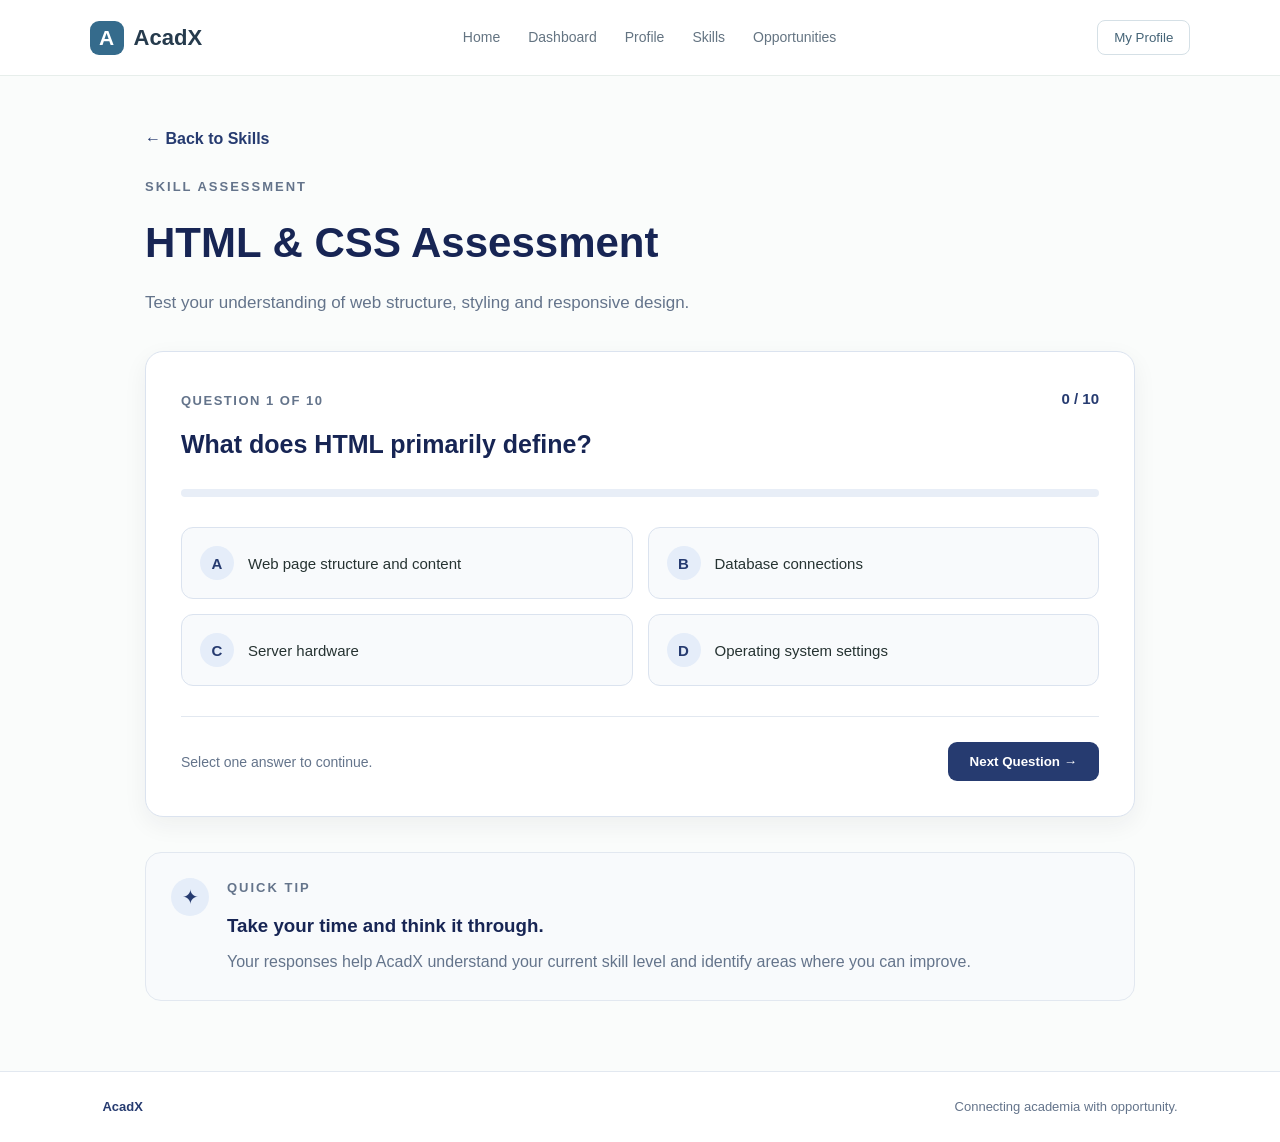
==== assessment.html @ f178a658 "updated Frontend" ====
<!DOCTYPE html>
<html lang="en">
<head>
    <meta charset="UTF-8">
    <meta name="viewport" content="width=device-width, initial-scale=1.0">

    <title>AcadX | Assessment</title>

    <link rel="stylesheet" href="style.css">
</head>

<body>

    <!-- NAVBAR -->
    <header class="navbar">

        <div class="logo">
            <span class="logo-box">A</span>
            <span class="logo-name">AcadX</span>
        </div>

        <nav>
            <a href="index.html">Home</a>
            <a href="dashboard.html">Dashboard</a>
            <a href="student-profile.html">Profile</a>
            <a href="skills.html">Skills</a>
            <a href="opportunities.html">Opportunities</a>
        </nav>

        <button class="profile-button">My Profile</button>

    </header>


    <!-- MAIN -->
    <main class="assessment-page">

        <!-- TOP -->
        <section class="assessment-top">

            <a href="skills.html" class="back-link">
                ← Back to Skills
            </a>

            <p class="section-label">SKILL ASSESSMENT</p>

            <h1>HTML & CSS Assessment</h1>

            <p class="assessment-intro">
                Test your understanding of web structure, styling
                and responsive design.
            </p>

        </section>


        <!-- ASSESSMENT INFO -->
        <section class="question-card">

            <div class="question-header">

                <div>
                    <span class="question-count">
                        QUESTION 1 OF 10
                    </span>

                    <h2>What does HTML primarily define?</h2>
                </div>

                <span class="question-score">
                    0 / 10
                </span>

            </div>


            <!-- PROGRESS -->
            <div class="question-progress">

                <div class="question-progress-bar">
                    <div class="question-progress-fill"></div>
                </div>

            </div>


            <!-- OPTIONS -->
            <div class="answer-options">

                <button class="answer-option">
                    <span class="option-letter">A</span>
                    <span>Web page structure and content</span>
                </button>

                <button class="answer-option">
                    <span class="option-letter">B</span>
                    <span>Database connections</span>
                </button>

                <button class="answer-option">
                    <span class="option-letter">C</span>
                    <span>Server hardware</span>
                </button>

                <button class="answer-option">
                    <span class="option-letter">D</span>
                    <span>Operating system settings</span>
                </button>

            </div>


            <!-- FOOTER -->
            <div class="question-footer">

                <span>
                    Select one answer to continue.
                </span>

                <button class="next-button">
                    Next Question →
                </button>

            </div>

        </section>


        <!-- TIP -->
        <section class="assessment-tip">

            <div class="tip-icon">
                ✦
            </div>

            <div>

                <p class="section-label">QUICK TIP</p>

                <h3>Take your time and think it through.</h3>

                <p>
                    Your responses help AcadX understand your current
                    skill level and identify areas where you can improve.
                </p>

            </div>

        </section>

    </main>


    <!-- FOOTER -->
    <footer class="profile-footer">

        <strong>AcadX</strong>

        <span>
            Connecting academia with opportunity.
        </span>

    </footer>

    <script src="assessment.js"></script>

</body>
</html>
---- style.css ----
* {
    margin: 0;
    padding: 0;
    box-sizing: border-box;
}

html {
    scroll-behavior: smooth;
}

body {
    font-family: "DM Sans", Arial, sans-serif;
    background: #fafcfb;
    color: #263633;
    line-height: 1.6;
}

button {
    font-family: inherit;
}

a {
    text-decoration: none;
}


/* NAVIGATION */

.navbar {
    width: 100%;
    height: 76px;

    padding: 0 7%;

    display: flex;
    align-items: center;
    justify-content: space-between;

    background: #ffffff;

    border-bottom: 1px solid #e7eeeb;

    position: sticky;
    top: 0;

    z-index: 1000;
}

.logo {
    display: flex;
    align-items: center;
    gap: 9px;

    color: #263633;

    font-size: 21px;
    font-weight: 700;
}

.logo-mark {
    width: 34px;
    height: 34px;

    display: flex;
    align-items: center;
    justify-content: center;

    background: #3b8178;
    color: #ffffff;

    border-radius: 8px;

    font-family: "Playfair Display", serif;
    font-size: 18px;
}

.logo-accent {
    color: #3b8178;
}

.nav-links {
    display: flex;
    align-items: center;
    gap: 36px;
}

.nav-links a {
    color: #65736f;

    font-size: 13px;
    font-weight: 500;

    transition: 0.25s ease;
}

.nav-links a:hover {
    color: #3b8178;
}

.nav-button {
    padding: 10px 20px;

    background: #ffffff;

    color: #3b8178;

    border: 1px solid #bcd2cd;
    border-radius: 7px;

    font-size: 13px;
    font-weight: 600;

    cursor: pointer;

    transition: 0.25s ease;
}

.nav-button:hover {
    background: #eef6f4;
}


/* HERO */

.hero {
    min-height: 650px;

    padding: 90px 7%;

    display: grid;
    grid-template-columns: 1.05fr 0.95fr;

    align-items: center;

    gap: 60px;

    background:
        radial-gradient(
            circle at 85% 30%,
            #edf7f4 0,
            transparent 32%
        ),
        #fafcfb;
}

.hero-content {
    max-width: 620px;
}

.eyebrow {
    display: inline-flex;
    align-items: center;
    gap: 8px;

    padding: 7px 13px;

    background: #f0f7f5;

    border: 1px solid #d9e8e4;
    border-radius: 30px;

    color: #39756e;

    font-size: 11px;
    font-weight: 600;
}

.eyebrow-dot {
    width: 7px;
    height: 7px;

    background: #5a9d94;

    border-radius: 50%;
}

.hero h1 {
    margin-top: 25px;

    font-family: "Playfair Display", Georgia, serif;

    font-size: clamp(44px, 5vw, 68px);

    line-height: 1.08;

    letter-spacing: -2px;

    color: #263633;
}

.hero h1 em {
    display: block;

    color: #3b8178;

    font-style: normal;
}

.hero-description {
    max-width: 550px;

    margin-top: 24px;

    color: #6e7d79;

    font-size: 15px;

    line-height: 1.8;
}

.hero-actions {
    margin-top: 32px;

    display: flex;
    align-items: center;

    gap: 24px;
}

.primary-button {
    padding: 14px 22px;

    border: none;
    border-radius: 7px;

    background: #3b8178;
    color: #ffffff;

    font-size: 13px;
    font-weight: 600;

    cursor: pointer;

    box-shadow: 0 7px 18px rgba(59, 129, 120, 0.15);

    transition: 0.25s ease;
}

.primary-button:hover {
    background: #306f68;

    transform: translateY(-2px);
}

.primary-button span {
    margin-left: 8px;
}

.text-button {
    padding: 10px;

    background: transparent;

    border: none;

    color: #566661;

    font-size: 13px;
    font-weight: 600;

    cursor: pointer;
}

.text-button span {
    margin-left: 7px;

    color: #3b8178;
}

.hero-note {
    margin-top: 28px;

    display: flex;
    align-items: center;

    gap: 8px;

    color: #8a9692;

    font-size: 11px;
}

.hero-note span {
    color: #3b8178;
}


/* HERO VISUAL */

.hero-visual {
    width: 470px;
    height: 450px;

    margin: auto;

    position: relative;
}

.visual-circle {
    position: absolute;

    border-radius: 50%;

    border: 1px solid #d8e8e4;
}

.circle-one {
    width: 310px;
    height: 310px;

    top: 70px;
    left: 80px;
}

.circle-two {
    width: 410px;
    height: 410px;

    top: 20px;
    left: 30px;

    border-style: dashed;

    opacity: 0.75;
}

.connection {
    position: absolute;

    height: 1px;

    background: #c9ded9;

    transform-origin: left center;

    z-index: 1;
}

.connection-one {
    width: 135px;

    left: 145px;
    top: 195px;

    transform: rotate(-42deg);
}

.connection-two {
    width: 135px;

    left: 238px;
    top: 195px;

    transform: rotate(-138deg);
}

.connection-three {
    width: 135px;

    left: 145px;
    top: 255px;

    transform: rotate(42deg);
}

.connection-four {
    width: 135px;

    left: 238px;
    top: 255px;

    transform: rotate(138deg);
}

.talent-core {
    width: 105px;
    height: 105px;

    position: absolute;

    top: 173px;
    left: 183px;

    display: flex;
    flex-direction: column;
    align-items: center;
    justify-content: center;

    background: #ffffff;

    border: 1px solid #d5e5e1;

    border-radius: 50%;

    box-shadow: 0 14px 35px rgba(50, 80, 75, 0.09);

    z-index: 5;
}

.core-inner {
    width: 46px;
    height: 46px;

    display: flex;
    align-items: center;
    justify-content: center;

    background: #e8f4f1;

    border-radius: 50%;

    color: #3b8178;

    font-family: "Playfair Display", serif;

    font-size: 16px;
    font-weight: 700;
}

.talent-core small {
    margin-top: 5px;

    color: #7b8985;

    font-size: 8px;

    line-height: 1.2;

    text-align: center;
}


/* FLOATING CARDS */

.floating-card {
    width: 148px;

    padding: 13px;

    display: flex;
    align-items: center;

    gap: 10px;

    position: absolute;

    background: #ffffff;

    border: 1px solid #dfe9e6;

    border-radius: 10px;

    box-shadow: 0 10px 25px rgba(50, 80, 75, 0.07);

    z-index: 4;

    transition: 0.25s ease;
}

.floating-card:hover {
    transform: translateY(-4px);
}

.floating-card strong {
    display: block;

    color: #354440;

    font-size: 12px;
}

.floating-card span {
    display: block;

    margin-top: 2px;

    color: #899590;

    font-size: 10px;
}

.card-icon {
    width: 35px;
    height: 35px;

    display: flex;
    align-items: center;
    justify-content: center;

    border-radius: 8px;

    font-size: 16px;
}

.student-icon {
    background: #edf6f3;
    color: #3b8178;
}

.skills-icon {
    background: #f5f1e9;
    color: #907b58;
}

.industry-icon {
    background: #edf3f7;
    color: #607d91;
}

.opportunity-icon {
    background: #f5eeee;
    color: #946c6c;
}

.student-card {
    top: 65px;
    left: 5px;
}

.skills-card {
    top: 65px;
    right: 0;
}

.industry-card {
    bottom: 65px;
    left: 5px;
}

.opportunity-card {
    bottom: 65px;
    right: 0;
}


/* TRUST STRIP */

.trust-strip {
    min-height: 82px;

    padding: 0 7%;

    display: grid;
    grid-template-columns: repeat(4, 1fr);

    align-items: center;

    background: #ffffff;

    border-top: 1px solid #e6edeb;
    border-bottom: 1px solid #e6edeb;
}

.trust-strip div {
    display: flex;
    align-items: center;
    justify-content: center;

    gap: 9px;

    color: #65736f;

    font-size: 12px;
}

.trust-number {
    color: #a4b3af;

    font-family: "Playfair Display", serif;

    font-size: 14px;
}


/* HOW IT WORKS */

.how-section {
    padding: 110px 7%;

    background: #fafcfb;
}

.section-heading {
    max-width: 700px;

    margin: 0 auto;

    text-align: center;
}

.section-label {
    color: #3b8178;

    font-size: 10px;
    font-weight: 700;

    letter-spacing: 2px;
}

.section-heading h2 {
    margin-top: 13px;

    font-family: "Playfair Display", Georgia, serif;

    font-size: 40px;

    line-height: 1.2;

    color: #2c3c39;
}

.section-heading h2 em {
    color: #3b8178;

    font-style: normal;
}

.section-heading p {
    max-width: 580px;

    margin: 17px auto 0;

    color: #74817e;

    font-size: 14px;
}

.journey {
    max-width: 1100px;

    margin: 70px auto 0;

    display: grid;

    grid-template-columns: repeat(4, 1fr);

    gap: 25px;

    position: relative;
}

.journey-line {
    position: absolute;

    height: 1px;

    left: 12%;
    right: 12%;

    top: 29px;

    background: #d5e4e0;

    z-index: 0;
}

.journey-item {
    text-align: center;

    position: relative;

    z-index: 1;
}

.journey-number {
    width: 58px;
    height: 58px;

    margin: auto;

    display: flex;
    align-items: center;
    justify-content: center;

    background: #ffffff;

    border: 1px solid #d5e4e0;

    border-radius: 50%;

    color: #3b8178;

    font-family: "Playfair Display", serif;

    font-size: 14px;

    box-shadow: 0 5px 18px rgba(40, 70, 65, 0.05);
}

.journey-icon {
    margin-top: 20px;

    color: #69847f;

    font-size: 21px;
}

.journey-item h3 {
    margin-top: 9px;

    color: #354440;

    font-size: 15px;
}

.journey-item p {
    max-width: 210px;

    margin: 7px auto 0;

    color: #7a8783;

    font-size: 11px;
}


/* ECOSYSTEM */

.ecosystem-section {
    padding: 110px 7%;

    background: #f1f7f5;
}

.ecosystem-grid {
    max-width: 1100px;

    margin: 60px auto 0;

    display: grid;

    grid-template-columns: repeat(3, 1fr);

    gap: 22px;
}

.ecosystem-card {
    padding: 32px;

    background: #ffffff;

    border: 1px solid #dfe9e6;

    border-radius: 12px;

    transition: 0.25s ease;
}

.ecosystem-card:hover {
    transform: translateY(-5px);

    box-shadow: 0 15px 35px rgba(50, 80, 75, 0.08);
}

.eco-top {
    display: flex;
    justify-content: space-between;
    align-items: center;
}

.eco-icon {
    width: 44px;
    height: 44px;

    display: flex;
    align-items: center;
    justify-content: center;

    background: #edf6f3;

    border-radius: 9px;

    color: #3b8178;

    font-size: 20px;
}

.eco-number {
    color: #a6b4b0;

    font-family: "Playfair Display", serif;

    font-size: 13px;
}

.ecosystem-card h3 {
    margin-top: 24px;

    color: #30413d;

    font-family: "Playfair Display", Georgia, serif;

    font-size: 24px;
}

.ecosystem-card p {
    margin-top: 9px;

    color: #74827e;

    font-size: 12px;

    line-height: 1.7;
}

.eco-features {
    margin-top: 23px;

    display: flex;
    flex-wrap: wrap;

    gap: 7px;
}

.eco-features span {
    padding: 6px 9px;

    background: #f5f8f7;

    border-radius: 5px;

    color: #65736f;

    font-size: 10px;
}

.academia-eco {
    border-top: 3px solid #3b8178;
}


/* FINAL CTA */

.final-cta {
    margin: 90px 7%;

    padding: 60px;

    display: flex;

    align-items: center;

    justify-content: space-between;

    gap: 50px;

    background: #edf6f3;

    border: 1px solid #d9e8e4;

    border-radius: 14px;

    position: relative;

    overflow: hidden;
}

.cta-content {
    position: relative;

    z-index: 2;
}

.final-cta h2 {
    margin-top: 12px;

    font-family: "Playfair Display", Georgia, serif;

    font-size: 38px;

    line-height: 1.2;

    color: #2d3e3a;
}

.final-cta h2 em {
    color: #3b8178;

    font-style: normal;
}

.final-cta p {
    max-width: 500px;

    margin: 16px 0 25px;

    color: #71807c;

    font-size: 13px;
}

.cta-mark {
    width: 190px;
    height: 190px;

    flex-shrink: 0;

    display: flex;
    align-items: center;
    justify-content: center;

    border: 1px solid #cbded9;

    border-radius: 50%;

    color: #83aaa4;

    font-family: "Playfair Display", serif;

    font-size: 48px;

    opacity: 0.7;
}


/* FOOTER */

footer {
    padding: 35px 7%;

    display: flex;

    align-items: center;

    justify-content: space-between;

    background: #ffffff;

    border-top: 1px solid #e4ebe9;
}

.footer-brand p {
    margin-top: 7px;

    color: #899590;

    font-size: 10px;
}

.footer-right {
    color: #9aa6a2;

    font-size: 10px;
}


/* TABLET */

@media (max-width: 1000px) {

    .nav-links {
        gap: 20px;
    }

    .hero {
        grid-template-columns: 1fr;

        text-align: center;

        padding-top: 70px;
    }

    .hero-content {
        margin: auto;
    }

    .hero-description {
        margin-left: auto;
        margin-right: auto;
    }

    .hero-actions {
        justify-content: center;
    }

    .hero-note {
        justify-content: center;
    }

    .hero-visual {
        margin-top: 10px;
    }

    .journey {
        grid-template-columns: repeat(2, 1fr);

        row-gap: 55px;
    }

    .journey-line {
        display: none;
    }

    .ecosystem-grid {
        grid-template-columns: 1fr;

        max-width: 650px;
    }
}


/* MOBILE */

@media (max-width: 650px) {

    .navbar {
        height: 70px;

        padding: 0 5%;
    }

    .nav-links {
        display: none;
    }

    .nav-button {
        padding: 8px 13px;
    }

    .hero {
        padding: 65px 5% 50px;
    }

    .hero h1 {
        font-size: 42px;

        letter-spacing: -1px;
    }

    .hero-actions {
        flex-direction: column;

        gap: 10px;
    }

    .hero-note {
        text-align: center;
    }

    .hero-visual {
        width: 100%;

        transform: scale(0.72);

        margin-top: -30px;
        margin-bottom: -55px;
    }

    .trust-strip {
        grid-template-columns: repeat(2, 1fr);

        gap: 18px;

        padding: 22px 5%;
    }

    .how-section,
    .ecosystem-section {
        padding: 80px 5%;
    }

    .section-heading h2 {
        font-size: 32px;
    }

    .journey {
        grid-template-columns: 1fr;
    }

    .final-cta {
        margin: 60px 5%;

        padding: 40px 25px;

        flex-direction: column;

        text-align: center;
    }

    .final-cta h2 {
        font-size: 30px;
    }

    .final-cta p {
        margin-left: auto;
        margin-right: auto;
    }

    .cta-mark {
        width: 130px;
        height: 130px;

        font-size: 34px;
    }

    footer {
        padding: 30px 5%;

        flex-direction: column;

        gap: 15px;

        text-align: center;
    }
}
/* ========================================
   ACADX STUDENT DASHBOARD
======================================== */

.dashboard {
    max-width: 1180px;
    margin: 0 auto;
    padding: 55px 30px 80px;
}

.welcome-section {
    display: flex;
    justify-content: space-between;
    align-items: center;
    gap: 30px;
    margin-bottom: 40px;
}

.small-heading {
    font-size: 12px;
    font-weight: 700;
    letter-spacing: 1.5px;
    color: #64748b;
    margin-bottom: 10px;
}

.welcome-section h1 {
    font-size: 42px;
    margin: 0 0 12px;
    color: #243447;
}

.welcome-section h1 span {
    color: #356b8c;
}

.welcome-text {
    max-width: 620px;
    color: #64748b;
    font-size: 16px;
}

.career-card {
    background: #ffffff;
    border: 1px solid #dfe7ec;
    border-radius: 16px;
    padding: 22px 28px;
    min-width: 230px;
    box-shadow: 0 6px 20px rgba(40, 70, 90, 0.06);
}

.career-card p {
    margin: 0 0 8px;
    color: #7a8996;
    font-size: 13px;
}

.career-card h3 {
    margin: 0 0 8px;
    color: #263b4d;
}

.career-card span {
    font-size: 12px;
    color: #4f8a72;
}


/* STATS */

.stats-grid {
    display: grid;
    grid-template-columns: repeat(4, 1fr);
    gap: 18px;
    margin-bottom: 24px;
}

.stat-card {
    background: #ffffff;
    border: 1px solid #e1e8ed;
    border-radius: 15px;
    padding: 22px;
    box-shadow: 0 5px 18px rgba(40, 70, 90, 0.05);
}

.stat-icon {
    width: 36px;
    height: 36px;
    border-radius: 10px;
    background: #edf4f7;
    display: flex;
    align-items: center;
    justify-content: center;
    color: #356b8c;
    font-weight: bold;
    margin-bottom: 15px;
}

.stat-card p {
    margin: 0 0 8px;
    color: #71808d;
    font-size: 13px;
}

.stat-card h2 {
    margin: 0 0 5px;
    color: #263b4d;
    font-size: 28px;
}

.stat-card span {
    color: #8996a0;
    font-size: 12px;
}

.stat-card .positive {
    color: #4f8a72;
}


/* MAIN DASHBOARD CARDS */

.dashboard-grid {
    display: grid;
    grid-template-columns: 1.25fr 1fr;
    gap: 24px;
    margin-bottom: 24px;
}

.dashboard-card {
    background: #ffffff;
    border: 1px solid #e1e8ed;
    border-radius: 18px;
    padding: 28px;
    box-shadow: 0 5px 18px rgba(40, 70, 90, 0.05);
}

.card-heading {
    display: flex;
    justify-content: space-between;
    align-items: center;
    margin-bottom: 25px;
}

.card-heading h2 {
    margin: 0;
    color: #263b4d;
    font-size: 22px;
}

.card-heading .small-heading {
    margin-bottom: 6px;
}


/* SKILLS */

.skill-item {
    margin-bottom: 20px;
}

.skill-info {
    display: flex;
    justify-content: space-between;
    margin-bottom: 8px;
    color: #3b4d5c;
    font-size: 14px;
}

.progress {
    height: 8px;
    background: #edf1f3;
    border-radius: 10px;
    overflow: hidden;
}

.progress-fill {
    height: 100%;
    background: #6c9bb2;
    border-radius: 10px;
}


/* SKILL GAP */

.readiness {
    display: flex;
    align-items: center;
    gap: 20px;
    margin-bottom: 25px;
}

.readiness-circle {
    width: 90px;
    height: 90px;
    border-radius: 50%;
    background: #edf4f7;
    border: 8px solid #8eb4c5;
    display: flex;
    align-items: center;
    justify-content: center;
    flex-shrink: 0;
}

.readiness-circle span {
    font-size: 20px;
    font-weight: 700;
    color: #35566b;
}

.readiness h3 {
    margin: 0 0 7px;
    color: #314758;
}

.readiness p {
    margin: 0;
    color: #71808d;
    font-size: 13px;
    line-height: 1.5;
}

.gap-message {
    border-top: 1px solid #edf0f2;
    padding-top: 20px;
    margin-bottom: 22px;
}

.gap-message strong {
    font-size: 13px;
    color: #526372;
}

.tag-container {
    display: flex;
    flex-wrap: wrap;
    gap: 8px;
    margin-top: 12px;
}

.tag-container span,
.opportunity-skills span {
    padding: 6px 10px;
    background: #f0f5f7;
    border-radius: 20px;
    color: #4d6879;
    font-size: 12px;
}


/* BUTTONS */

.primary-button {
    border: none;
    background: #356b8c;
    color: white;
    padding: 12px 18px;
    border-radius: 9px;
    cursor: pointer;
    font-size: 13px;
}

.primary-button:hover {
    background: #2d5c78;
}

.text-button {
    border: none;
    background: transparent;
    color: #356b8c;
    cursor: pointer;
    font-size: 13px;
}


/* OPPORTUNITIES */

.opportunities-card {
    margin-bottom: 30px;
}

.opportunity-grid {
    display: grid;
    grid-template-columns: repeat(3, 1fr);
    gap: 18px;
}

.opportunity {
    border: 1px solid #e2e8ec;
    border-radius: 14px;
    padding: 20px;
    transition: 0.2s ease;
}

.opportunity:hover {
    transform: translateY(-3px);
    box-shadow: 0 8px 20px rgba(40, 70, 90, 0.08);
}

.opportunity-label {
    font-size: 10px;
    font-weight: bold;
    letter-spacing: 1px;
    color: #6b8ea0;
}

.opportunity h3 {
    font-size: 17px;
    color: #2e4354;
    margin: 10px 0 8px;
}

.opportunity p {
    color: #7a8790;
    font-size: 12px;
    margin-bottom: 15px;
}

.opportunity-skills {
    display: flex;
    flex-wrap: wrap;
    gap: 6px;
}

.match {
    display: flex;
    align-items: center;
    justify-content: space-between;
    margin-top: 20px;
    padding-top: 15px;
    border-top: 1px solid #edf0f2;
}

.match strong {
    color: #4f8a72;
    font-size: 13px;
}

.match button {
    border: 1px solid #d4e0e5;
    background: white;
    color: #456477;
    border-radius: 7px;
    padding: 7px 10px;
    cursor: pointer;
    font-size: 11px;
}


/* FOOTER */

.footer {
    border-top: 1px solid #e2e8ec;
    padding: 28px;
    display: flex;
    justify-content: center;
    gap: 15px;
    color: #71808d;
    font-size: 13px;
}

.footer strong {
    color: #2e4354;
}


/* RESPONSIVE */

@media (max-width: 900px) {

    .stats-grid {
        grid-template-columns: repeat(2, 1fr);
    }

    .dashboard-grid {
        grid-template-columns: 1fr;
    }

    .opportunity-grid {
        grid-template-columns: 1fr;
    }

    .welcome-section {
        flex-direction: column;
        align-items: flex-start;
    }
}

@media (max-width: 600px) {

    .dashboard {
        padding: 35px 18px;
    }

    .welcome-section h1 {
        font-size: 32px;
    }

    .stats-grid {
        grid-template-columns: 1fr;
    }

    .dashboard-card {
        padding: 20px;
    }

    .footer {
        flex-direction: column;
        align-items: center;
    }
}
/* ========================================
   ACADX DASHBOARD POLISH
======================================== */

.logo {
    display: flex;
    align-items: center;
    gap: 10px;
}

.logo-box {
    width: 34px;
    height: 34px;
    display: flex;
    align-items: center;
    justify-content: center;
    background: #356b8c;
    color: white;
    border-radius: 9px;
    font-weight: 700;
}

.logo-name {
    font-size: 22px;
    font-weight: 700;
    color: #263b4d;
}

.navbar nav {
    display: flex;
    align-items: center;
    gap: 28px;
}

.navbar nav a {
    text-decoration: none;
    color: #647482;
    font-size: 14px;
    transition: 0.2s ease;
}

.navbar nav a:hover,
.navbar nav a.active {
    color: #356b8c;
}

.profile-button {
    border: 1px solid #d5e0e6;
    background: #ffffff;
    color: #456477;
    padding: 9px 16px;
    border-radius: 8px;
    cursor: pointer;
    transition: 0.2s ease;
}

.profile-button:hover {
    background: #f0f5f7;
}
/* ========================================
   STUDENT PROFILE PAGE
======================================== */

.profile-page {
    max-width: 1120px;
    margin: 0 auto;
    padding: 55px 30px 80px;
}

.profile-heading {
    display: flex;
    justify-content: space-between;
    align-items: flex-end;
    gap: 30px;
    margin-bottom: 45px;
}

.profile-heading h1 {
    margin: 8px 0 12px;
    font-size: 40px;
    color: #263b4d;
}

.profile-heading p:not(.section-label) {
    max-width: 650px;
    color: #687986;
    font-size: 16px;
}

.section-label {
    margin: 0;
    font-size: 12px;
    letter-spacing: 1.5px;
    font-weight: 700;
    color: #6d8798;
}

.edit-profile-btn {
    border: none;
    background: #356b8c;
    color: white;
    padding: 12px 20px;
    border-radius: 8px;
    cursor: pointer;
    font-size: 14px;
}

.edit-profile-btn:hover {
    background: #2d5d7a;
}


/* PROFILE GRID */

.profile-grid {
    display: grid;
    grid-template-columns: 280px 1fr;
    gap: 25px;
    align-items: start;
}


/* LEFT PROFILE CARD */

.profile-card {
    background: #ffffff;
    border: 1px solid #dce6eb;
    border-radius: 14px;
    padding: 28px;
}

.profile-intro {
    text-align: center;
}

.avatar {
    width: 78px;
    height: 78px;
    margin: 0 auto 18px;
    display: flex;
    justify-content: center;
    align-items: center;
    border-radius: 50%;
    background: #e7f0f5;
    color: #356b8c;
    font-size: 30px;
    font-weight: 700;
}

.profile-intro h2 {
    margin: 0 0 6px;
    color: #263b4d;
}

.profile-role {
    margin: 0;
    color: #71818c;
    font-size: 14px;
}

.profile-location {
    margin-top: 15px;
    font-size: 13px;
    color: #71818c;
}

.profile-divider {
    height: 1px;
    background: #e4ebef;
    margin: 25px 0;
}

.profile-detail {
    text-align: left;
    margin-bottom: 20px;
}

.profile-detail span {
    display: block;
    font-size: 12px;
    color: #82919a;
    margin-bottom: 5px;
}

.profile-detail strong {
    font-size: 14px;
    color: #334b5d;
}


/* RIGHT CONTENT */

.profile-content {
    display: flex;
    flex-direction: column;
    gap: 20px;
}

.profile-section-card {
    background: #ffffff;
    border: 1px solid #dce6eb;
    border-radius: 14px;
    padding: 28px;
}

.section-title-row {
    display: flex;
    justify-content: space-between;
    align-items: center;
    gap: 20px;
    margin-bottom: 20px;
}

.section-title-row h2 {
    margin: 6px 0 0;
    font-size: 22px;
    color: #263b4d;
}

.about-text {
    color: #687986;
    line-height: 1.7;
    margin: 0;
}

.skill-count {
    font-size: 13px;
    color: #6f818d;
}


/* SKILL TAGS */

.skill-tags {
    display: flex;
    flex-wrap: wrap;
    gap: 10px;
}

.skill-tags span {
    padding: 9px 14px;
    border-radius: 20px;
    background: #eef4f7;
    color: #456477;
    font-size: 13px;
    border: 1px solid #dce7ec;
}


/* PROJECTS */

.small-action {
    border: none;
    background: transparent;
    color: #356b8c;
    font-size: 13px;
    cursor: pointer;
}

.project-item {
    display: flex;
    gap: 17px;
    padding: 20px 0;
    border-top: 1px solid #e5ecef;
}

.project-item:first-of-type {
    border-top: none;
}

.project-icon {
    min-width: 42px;
    height: 42px;
    border-radius: 9px;
    background: #edf3f6;
    display: flex;
    justify-content: center;
    align-items: center;
    color: #356b8c;
    font-size: 12px;
    font-weight: 700;
}

.project-item h3 {
    margin: 0 0 7px;
    color: #30485a;
    font-size: 16px;
}

.project-item p {
    margin: 0;
    color: #71818c;
    font-size: 13px;
    line-height: 1.6;
}

.project-tags {
    display: flex;
    flex-wrap: wrap;
    gap: 7px;
    margin-top: 10px;
}

.project-tags span {
    font-size: 11px;
    padding: 5px 9px;
    background: #f4f7f8;
    color: #6d7f89;
    border-radius: 5px;
}


/* CERTIFICATION */

.empty-achievement {
    display: flex;
    align-items: center;
    gap: 15px;
    border: 1px dashed #ccd9df;
    border-radius: 10px;
    padding: 20px;
}

.empty-icon {
    width: 42px;
    height: 42px;
    border-radius: 50%;
    background: #edf4f7;
    color: #356b8c;
    display: flex;
    justify-content: center;
    align-items: center;
    font-size: 22px;
}

.empty-achievement h3 {
    margin: 0 0 5px;
    color: #40596a;
    font-size: 15px;
}

.empty-achievement p {
    margin: 0;
    color: #81909a;
    font-size: 13px;
}


/* FOOTER */

.profile-footer {
    border-top: 1px solid #dce6eb;
    padding: 25px 30px;
    display: flex;
    justify-content: space-between;
    color: #71818c;
    font-size: 13px;
}

.profile-footer strong {
    color: #356b8c;
}


/* MOBILE */

@media (max-width: 800px) {

    .profile-heading {
        flex-direction: column;
        align-items: flex-start;
    }

    .profile-heading h1 {
        font-size: 32px;
    }

    .profile-grid {
        grid-template-columns: 1fr;
    }

    .profile-intro {
        text-align: left;
    }

    .avatar {
        margin-left: 0;
    }

    .profile-footer {
        flex-direction: column;
        gap: 8px;
    }
}
/* =========================================
   SKILLS ASSESSMENT PAGE
   ========================================= */

.skills-page {
    max-width: 1100px;
    margin: 0 auto;
    padding: 55px 30px 70px;
}

/* Heading */

.skills-heading {
    margin-bottom: 35px;
}

.section-label {
    font-size: 12px;
    font-weight: 700;
    letter-spacing: 2px;
    color: #64748b;
    margin-bottom: 10px;
}

.skills-heading h1 {
    font-size: 42px;
    color: #172554;
    margin: 0 0 12px;
}

.heading-description {
    font-size: 17px;
    color: #64748b;
    max-width: 650px;
    line-height: 1.7;
}


/* Assessment Card */

.assessment-card {
    background: #ffffff;
    border: 1px solid #e2e8f0;
    border-radius: 18px;
    padding: 30px;
    margin-bottom: 50px;
    box-shadow: 0 6px 20px rgba(30, 58, 138, 0.06);
}

.assessment-header {
    display: flex;
    justify-content: space-between;
    gap: 30px;
}

.assessment-header h2 {
    font-size: 25px;
    color: #172554;
    margin: 5px 0 10px;
}

.assessment-header p {
    color: #64748b;
    margin: 0;
    line-height: 1.6;
}


/* Assessment Stats */

.assessment-stats {
    display: flex;
    gap: 35px;
    align-items: center;
}

.assessment-stats div {
    display: flex;
    flex-direction: column;
    gap: 5px;
}

.assessment-stats strong {
    font-size: 22px;
    color: #1e3a8a;
}

.assessment-stats span {
    font-size: 13px;
    color: #64748b;
}


/* Progress */

.assessment-progress {
    margin-top: 30px;
}

.progress-heading {
    display: flex;
    justify-content: space-between;
    margin-bottom: 9px;
    font-size: 14px;
    color: #475569;
}

.progress-heading strong {
    color: #1e3a8a;
}

.progress-track {
    width: 100%;
    height: 8px;
    background: #e8eef7;
    border-radius: 20px;
    overflow: hidden;
}

.progress-fill {
    width: 0%;
    height: 100%;
    background: #5b8def;
    border-radius: 20px;
}


/* Skill Selection */

.skills-selection {
    margin-bottom: 50px;
}

.selection-heading {
    display: flex;
    justify-content: space-between;
    align-items: end;
    margin-bottom: 25px;
}

.selection-heading h2 {
    margin: 0;
    font-size: 27px;
    color: #172554;
}

.skill-note {
    font-size: 13px;
    color: #64748b;
}


/* Skill Cards */

.skill-cards {
    display: grid;
    grid-template-columns: repeat(2, 1fr);
    gap: 22px;
}

.skill-card {
    background: #ffffff;
    border: 1px solid #e2e8f0;
    border-radius: 18px;
    padding: 27px;
    transition: 0.25s ease;
}

.skill-card:hover {
    transform: translateY(-4px);
    box-shadow: 0 10px 25px rgba(30, 58, 138, 0.09);
    border-color: #b9cbea;
}

.skill-card-top {
    display: flex;
    justify-content: space-between;
    align-items: center;
    margin-bottom: 20px;
}

.skill-icon {
    width: 48px;
    height: 48px;
    border-radius: 12px;
    background: #edf4ff;
    color: #1e3a8a;
    display: flex;
    align-items: center;
    justify-content: center;
    font-weight: 700;
    font-size: 16px;
}

.skill-number {
    font-size: 13px;
    color: #94a3b8;
    font-weight: 600;
}

.skill-card h3 {
    font-size: 21px;
    color: #172554;
    margin: 0 0 10px;
}

.skill-card p {
    color: #64748b;
    font-size: 14px;
    line-height: 1.7;
    min-height: 48px;
    margin-bottom: 22px;
}


/* Start Button */

.start-button {
    border: none;
    background: #1e3a8a;
    color: white;
    padding: 11px 17px;
    border-radius: 9px;
    font-size: 14px;
    font-weight: 600;
    cursor: pointer;
    transition: 0.2s ease;
}

.start-button:hover {
    background: #2747a0;
    transform: translateY(-1px);
}


/* Why it matters */

.assessment-note {
    display: flex;
    gap: 20px;
    align-items: flex-start;
    background: #f5f8fd;
    border: 1px solid #e1e8f3;
    border-radius: 16px;
    padding: 25px;
}

.note-icon {
    width: 42px;
    height: 42px;
    flex-shrink: 0;
    border-radius: 50%;
    background: #e6efff;
    color: #1e3a8a;
    display: flex;
    align-items: center;
    justify-content: center;
}

.assessment-note h3 {
    margin: 2px 0 8px;
    color: #172554;
    font-size: 19px;
}

.assessment-note p:last-child {
    margin: 0;
    color: #64748b;
    line-height: 1.6;
    font-size: 14px;
}


/* Mobile */

@media (max-width: 750px) {

    .skills-page {
        padding: 35px 18px 50px;
    }

    .skills-heading h1 {
        font-size: 32px;
    }

    .assessment-header {
        flex-direction: column;
    }

    .assessment-stats {
        justify-content: flex-start;
    }

    .selection-heading {
        flex-direction: column;
        align-items: flex-start;
        gap: 10px;
    }

    .skill-cards {
        grid-template-columns: 1fr;
    }
}
/* =========================================
   ASSESSMENT PAGE
   ========================================= */

.assessment-page {
    max-width: 1050px;
    margin: 0 auto;
    padding: 50px 30px 70px;
}

/* TOP SECTION */

.assessment-top {
    margin-bottom: 35px;
}

.back-link {
    display: inline-block;
    margin-bottom: 25px;
    color: #263b70;
    text-decoration: none;
    font-weight: 600;
}

.back-link:hover {
    text-decoration: underline;
}

.section-label {
    font-size: 13px;
    letter-spacing: 2px;
    font-weight: 700;
    color: #64748b;
    margin-bottom: 12px;
}

.assessment-top h1 {
    font-size: 42px;
    color: #172554;
    margin: 0 0 12px;
}

.assessment-intro {
    font-size: 17px;
    color: #64748b;
    max-width: 700px;
}


/* =========================================
   QUESTION CARD
   ========================================= */

.question-card {
    background: #ffffff;
    border: 1px solid #dbe3ef;
    border-radius: 18px;
    padding: 35px;
    box-shadow: 0 8px 25px rgba(30, 41, 59, 0.06);
}

.question-header {
    display: flex;
    justify-content: space-between;
    align-items: flex-start;
    gap: 20px;
}

.question-count {
    font-size: 13px;
    font-weight: 700;
    letter-spacing: 1.5px;
    color: #64748b;
}

.question-header h2 {
    font-size: 25px;
    color: #172554;
    margin-top: 12px;
}

.question-score {
    font-size: 15px;
    font-weight: 700;
    color: #263b70;
    white-space: nowrap;
}


/* =========================================
   PROGRESS BAR
   ========================================= */

.question-progress {
    margin: 25px 0 30px;
}

.question-progress-bar {
    width: 100%;
    height: 8px;
    background: #e8eef7;
    border-radius: 20px;
    overflow: hidden;
}

.question-progress-fill {
    width: 0%;
    height: 100%;
    background: #263b70;
    border-radius: 20px;
}


/* =========================================
   ANSWER OPTIONS
   ========================================= */

.answer-options {
    display: grid;
    grid-template-columns: 1fr 1fr;
    gap: 15px;
}

.answer-option {
    display: flex;
    align-items: center;
    gap: 14px;
    padding: 18px;
    background: #f8fafc;
    border: 1px solid #dbe3ef;
    border-radius: 12px;
    cursor: pointer;
    text-align: left;
    font-size: 15px;
    color: #263332;
    transition: 0.2s ease;
}

.answer-option:hover {
    border-color: #263b70;
    background: #f1f5ff;
    transform: translateY(-2px);
}

.option-letter {
    width: 34px;
    height: 34px;
    display: flex;
    align-items: center;
    justify-content: center;
    border-radius: 50%;
    background: #e5edf9;
    color: #263b70;
    font-weight: 700;
    flex-shrink: 0;
}


/* =========================================
   QUESTION FOOTER
   ========================================= */

.question-footer {
    display: flex;
    justify-content: space-between;
    align-items: center;
    gap: 20px;
    margin-top: 30px;
    padding-top: 25px;
    border-top: 1px solid #e2e8f0;
}

.question-footer span {
    color: #64748b;
    font-size: 14px;
}

.next-button {
    padding: 12px 22px;
    border: none;
    border-radius: 9px;
    background: #263b70;
    color: white;
    font-weight: 600;
    cursor: pointer;
    transition: 0.2s ease;
}

.next-button:hover {
    background: #1e2f5a;
    transform: translateY(-1px);
}


/* =========================================
   QUICK TIP
   ========================================= */

.assessment-tip {
    display: flex;
    gap: 18px;
    margin-top: 35px;
    padding: 25px;
    background: #f8fafc;
    border: 1px solid #e2e8f0;
    border-radius: 16px;
}

.tip-icon {
    width: 38px;
    height: 38px;
    display: flex;
    align-items: center;
    justify-content: center;
    background: #e5edf9;
    color: #263b70;
    border-radius: 50%;
    font-size: 20px;
    flex-shrink: 0;
}

.assessment-tip h3 {
    margin: 5px 0 8px;
    color: #172554;
}

.assessment-tip p:last-child {
    margin: 0;
    color: #64748b;
    line-height: 1.6;
}


/* =========================================
   FOOTER
   ========================================= */

.profile-footer {
    display: flex;
    justify-content: space-between;
    align-items: center;
    padding: 25px 8%;
    border-top: 1px solid #e2e8f0;
    color: #64748b;
}

.profile-footer strong {
    color: #263b70;
}


/* =========================================
   MOBILE
   ========================================= */

@media (max-width: 768px) {

    .assessment-page {
        padding: 35px 18px;
    }

    .assessment-top h1 {
        font-size: 32px;
    }

    .question-card {
        padding: 22px;
    }

    .question-header {
        flex-direction: column;
    }

    .answer-options {
        grid-template-columns: 1fr;
    }

    .question-footer {
        flex-direction: column;
        align-items: stretch;
    }

    .next-button {
        width: 100%;
    }

    .profile-footer {
        flex-direction: column;
        gap: 10px;
        text-align: center;
    }
}
.answer-option {
    cursor: pointer;
    transition: 0.2s ease;
}

.answer-option:hover {
    transform: translateY(-2px);
}

.answer-option.selected {
    border: 2px solid #263b70;
    background: #eef3ff;
}

.question-progress-fill {
    width: 0%;
    height: 100%;
    transition: width 0.3s ease;
}

.result-message {
    text-align: center;
    padding: 30px;
}

.result-message h3 {
    color: #263b70;
    font-size: 24px;
    margin-bottom: 10px;
}
/* =========================================
   OPPORTUNITIES PAGE
   ========================================= */

.opportunities-page {
    max-width: 1100px;
    margin: 0 auto;
    padding: 55px 30px 70px;
}

/* Page heading */
.opportunities-top {
    margin-bottom: 32px;
}

.opportunities-top h1 {
    font-size: 42px;
    margin: 10px 0 12px;
    color: #172554;
}

.opportunities-intro {
    font-size: 16px;
    color: #64748b;
    max-width: 700px;
    line-height: 1.6;
}

/* Search area */
.opportunity-search {
    display: flex;
    gap: 12px;
    padding: 20px;
    background: #ffffff;
    border: 1px solid #e2e8f0;
    border-radius: 14px;
    margin-bottom: 45px;
    box-shadow: 0 4px 15px rgba(15, 23, 42, 0.04);
}

.opportunity-search input,
.opportunity-search select {
    height: 44px;
    border: 1px solid #dbe3ef;
    border-radius: 8px;
    padding: 0 13px;
    font-size: 14px;
    color: #334155;
    background: #ffffff;
}

.opportunity-search input {
    flex: 1;
    min-width: 250px;
}

.opportunity-search select {
    min-width: 135px;
}

.search-button {
    border: none;
    border-radius: 8px;
    padding: 0 22px;
    background: #172554;
    color: white;
    font-weight: 600;
    cursor: pointer;
}

.search-button:hover {
    background: #1e3a8a;
}

/* Match summary */
.match-summary {
    display: flex;
    justify-content: space-between;
    align-items: center;
    margin-bottom: 25px;
}

.match-summary h2 {
    margin: 8px 0;
    color: #172554;
    font-size: 25px;
}

.match-summary p:not(.section-label) {
    color: #64748b;
}

.match-number {
    font-size: 30px;
    font-weight: 700;
    color: #172554;
    text-align: right;
}

.match-number span {
    display: block;
    font-size: 13px;
    font-weight: 400;
    color: #64748b;
}

/* Opportunity cards */
.opportunity-list {
    display: flex;
    flex-direction: column;
    gap: 18px;
}

.opportunity-card {
    display: grid;
    grid-template-columns: 55px 1fr 180px;
    gap: 20px;
    align-items: center;
    padding: 25px;
    background: #ffffff;
    border: 1px solid #e2e8f0;
    border-radius: 15px;
    box-shadow: 0 4px 15px rgba(15, 23, 42, 0.04);
    transition: 0.2s ease;
}

.opportunity-card:hover {
    transform: translateY(-2px);
    box-shadow: 0 8px 22px rgba(15, 23, 42, 0.08);
}

/* Company icon */
.company-icon {
    width: 52px;
    height: 52px;
    border-radius: 12px;
    display: flex;
    align-items: center;
    justify-content: center;
    background: #eaf2ff;
    color: #1e3a8a;
    font-size: 21px;
    font-weight: 700;
}

/* Opportunity information */
.opportunity-type {
    font-size: 11px;
    font-weight: 700;
    letter-spacing: 1px;
    color: #64748b;
}

.opportunity-content h3 {
    margin: 6px 0;
    font-size: 19px;
    color: #172554;
}

.company-name {
    margin: 0 0 12px;
    color: #64748b;
    font-size: 14px;
}

.opportunity-details {
    display: flex;
    gap: 18px;
    flex-wrap: wrap;
    color: #64748b;
    font-size: 13px;
    margin-bottom: 12px;
}

/* Skill tags */
.skill-tags {
    display: flex;
    gap: 7px;
    flex-wrap: wrap;
}

.skill-tags span {
    padding: 5px 10px;
    background: #f1f5f9;
    border-radius: 6px;
    font-size: 12px;
    color: #475569;
}

/* Match box */
.match-box {
    display: flex;
    flex-direction: column;
    align-items: flex-end;
    gap: 4px;
}

.match-box strong {
    font-size: 24px;
    color: #172554;
}

.match-box > span {
    font-size: 12px;
    color: #64748b;
    margin-bottom: 10px;
}

.match-box button {
    border: 1px solid #172554;
    background: white;
    color: #172554;
    border-radius: 8px;
    padding: 9px 12px;
    cursor: pointer;
    font-size: 12px;
    font-weight: 600;
}

.match-box button:hover {
    background: #172554;
    color: white;
}

/* Mobile */
@media (max-width: 800px) {

    .opportunities-page {
        padding: 35px 18px 50px;
    }

    .opportunities-top h1 {
        font-size: 32px;
    }

    .opportunity-search {
        flex-direction: column;
    }

    .opportunity-search input,
    .opportunity-search select,
    .search-button {
        width: 100%;
        height: 44px;
    }

    .match-summary {
        align-items: flex-start;
    }

    .opportunity-card {
        grid-template-columns: 45px 1fr;
    }

    .company-icon {
        width: 45px;
        height: 45px;
    }

    .match-box {
        grid-column: 1 / -1;
        align-items: flex-start;
        border-top: 1px solid #e2e8f0;
        padding-top: 15px;
    }
}
/* =========================================
   SKILL GAP PAGE
   ========================================= */

.skill-gap-page {
    max-width: 1050px;
    margin: 0 auto;
    padding: 50px 30px 70px;
}


/* HEADER */

.skill-gap-header {
    margin-bottom: 35px;
}

.skill-gap-header h1 {
    font-size: 42px;
    color: #172554;
    margin: 10px 0 12px;
}

.skill-gap-header > p:last-child {
    color: #64748b;
    font-size: 16px;
    max-width: 700px;
    line-height: 1.6;
}


/* TARGET ROLE */

.target-role-card {
    display: flex;
    justify-content: space-between;
    align-items: center;
    gap: 30px;

    padding: 30px;
    margin-bottom: 30px;

    background: #ffffff;
    border: 1px solid #dbe3ef;
    border-radius: 17px;

    box-shadow: 0 6px 20px rgba(15, 23, 42, 0.05);
}

.target-role-card h2 {
    color: #172554;
    font-size: 26px;
    margin: 7px 0;
}

.target-role-card p:not(.section-label) {
    color: #64748b;
    margin: 0;
    line-height: 1.5;
}


/* READINESS */

.readiness-score {
    min-width: 145px;
    text-align: center;
    padding: 18px;
    border-left: 1px solid #e2e8f0;
}

.readiness-score strong {
    display: block;
    color: #263b70;
    font-size: 34px;
}

.readiness-score span {
    color: #64748b;
    font-size: 13px;
}


/* SKILL ANALYSIS */

.skill-analysis {
    background: #ffffff;
    border: 1px solid #dbe3ef;
    border-radius: 17px;
    padding: 30px;
    box-shadow: 0 6px 20px rgba(15, 23, 42, 0.04);
}

.analysis-heading {
    display: flex;
    justify-content: space-between;
    align-items: center;
    margin-bottom: 30px;
}

.analysis-heading h2 {
    color: #172554;
    margin: 7px 0 0;
}

.analysis-note {
    color: #64748b;
    font-size: 13px;
}


/* SKILL ROW */

.skill-row {
    display: grid;
    grid-template-columns: 170px 1fr 55px;
    gap: 18px;
    align-items: center;
    margin-bottom: 23px;
}

.skill-row:last-child {
    margin-bottom: 0;
}

.skill-info strong {
    display: block;
    color: #263b70;
    font-size: 15px;
}

.skill-info span {
    display: block;
    margin-top: 4px;
    color: #64748b;
    font-size: 12px;
}


/* PROGRESS */

.skill-bar {
    width: 100%;
    height: 9px;
    background: #e8eef6;
    border-radius: 20px;
    overflow: hidden;
}

.skill-fill {
    height: 100%;
    border-radius: 20px;
}

.skill-fill.strong {
    background: #486581;
}

.skill-fill.good {
    background: #6b8ed6;
}

.skill-fill.improve {
    background: #8da5d1;
}

.skill-fill.beginner {
    background: #b2bfd3;
}

.skill-percent {
    text-align: right;
    font-weight: 700;
    color: #263b70;
    font-size: 14px;
}


/* IMPROVEMENT */

.improvement-section {
    display: flex;
    gap: 20px;
    margin-top: 30px;
    padding: 28px;

    background: #f7f9fc;
    border: 1px solid #e1e7ef;
    border-radius: 17px;
}

.improvement-icon {
    width: 42px;
    height: 42px;
    display: flex;
    align-items: center;
    justify-content: center;

    border-radius: 50%;
    background: #e5edf9;
    color: #263b70;

    font-size: 20px;
    flex-shrink: 0;
}

.improvement-content h2 {
    color: #172554;
    font-size: 22px;
    margin: 5px 0 10px;
}

.improvement-content > p:not(.section-label) {
    color: #64748b;
    line-height: 1.6;
    margin-bottom: 18px;
}


/* LEARNING TAGS */

.learning-tags {
    display: flex;
    flex-wrap: wrap;
    gap: 8px;
}

.learning-tags span {
    padding: 7px 12px;
    background: #ffffff;
    border: 1px solid #dbe3ef;
    border-radius: 7px;
    color: #475569;
    font-size: 12px;
}


/* ACTIONS */

.skill-gap-actions {
    display: flex;
    justify-content: flex-end;
    gap: 12px;
    margin-top: 30px;
}

.secondary-action,
.primary-action {
    text-decoration: none;
    padding: 12px 18px;
    border-radius: 9px;
    font-size: 14px;
    font-weight: 600;
}

.secondary-action {
    color: #263b70;
    border: 1px solid #cfd8e5;
    background: #ffffff;
}

.primary-action {
    color: #ffffff;
    background: #263b70;
}

.secondary-action:hover {
    background: #f5f7fa;
}

.primary-action:hover {
    background: #1e2f5a;
}


/* MOBILE */

@media (max-width: 750px) {

    .skill-gap-page {
        padding: 35px 18px 50px;
    }

    .skill-gap-header h1 {
        font-size: 32px;
    }

    .target-role-card {
        flex-direction: column;
        align-items: flex-start;
    }

    .readiness-score {
        width: 100%;
        border-left: none;
        border-top: 1px solid #e2e8f0;
        padding-top: 20px;
    }

    .analysis-heading {
        flex-direction: column;
        align-items: flex-start;
        gap: 8px;
    }

    .skill-row {
        grid-template-columns: 1fr 55px;
        gap: 10px;
    }

    .skill-info {
        grid-column: 1 / -1;
    }

    .skill-bar {
        grid-column: 1;
    }

    .skill-percent {
        grid-column: 2;
        grid-row: 2;
    }

    .improvement-section {
        flex-direction: column;
    }

    .skill-gap-actions {
        flex-direction: column;
    }

    .secondary-action,
    .primary-action {
        text-align: center;
    }
}
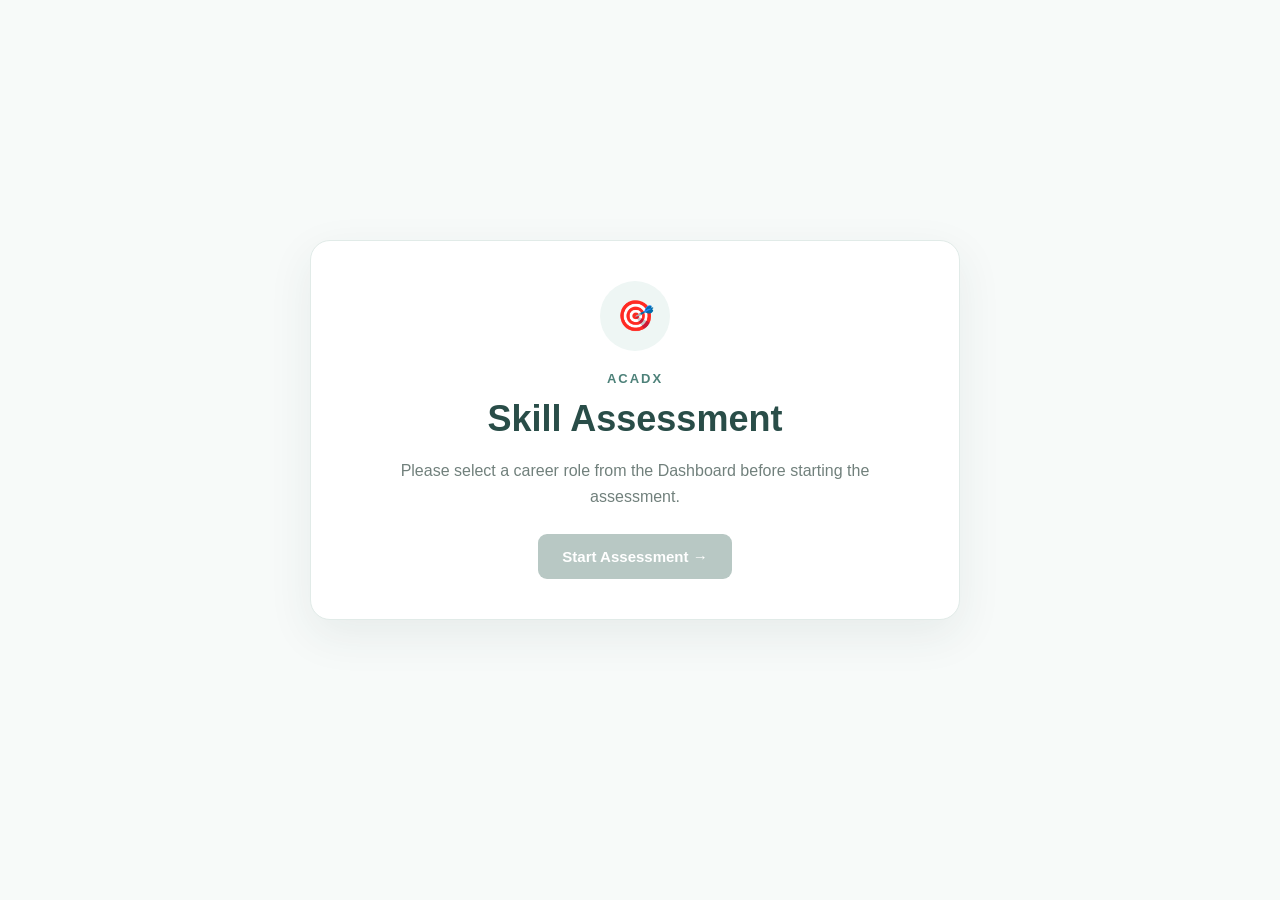
==== commit 3b84959b: "updated AcadX project" ====
--- a/assessment.html
+++ b/assessment.html
@@ -1,168 +1,55 @@
 <!DOCTYPE html>
 <html lang="en">
+
 <head>
     <meta charset="UTF-8">
+
     <meta name="viewport" content="width=device-width, initial-scale=1.0">
 
-    <title>AcadX | Assessment</title>
+    <title>AcadX - Skill Assessment</title>
 
-    <link rel="stylesheet" href="style.css">
+    <link rel="stylesheet" href="assessment.css">
 </head>
 
 <body>
 
-    <!-- NAVBAR -->
-    <header class="navbar">
+    <main class="assessment-container">
 
-        <div class="logo">
-            <span class="logo-box">A</span>
-            <span class="logo-name">AcadX</span>
-        </div>
+        <section class="welcome-card">
 
-        <nav>
-            <a href="index.html">Home</a>
-            <a href="dashboard.html">Dashboard</a>
-            <a href="student-profile.html">Profile</a>
-            <a href="skills.html">Skills</a>
-            <a href="opportunities.html">Opportunities</a>
-        </nav>
+            <!-- Icon -->
+            <div class="icon">
+                🎯
+            </div>
 
-        <button class="profile-button">My Profile</button>
-
-    </header>
-
-
-    <!-- MAIN -->
-    <main class="assessment-page">
-
-        <!-- TOP -->
-        <section class="assessment-top">
-
-            <a href="skills.html" class="back-link">
-                ← Back to Skills
-            </a>
-
-            <p class="section-label">SKILL ASSESSMENT</p>
-
-            <h1>HTML & CSS Assessment</h1>
-
-            <p class="assessment-intro">
-                Test your understanding of web structure, styling
-                and responsive design.
+            <!-- Heading -->
+            <p class="label">
+                ACADX
             </p>
 
-        </section>
+            <h1 id="assessmentTitle">
+                Skill Assessment
+            </h1>
 
+            <p class="description" id="assessmentDescription">
+                Your assessment is based on the career role you selected.
+            </p>
 
-        <!-- ASSESSMENT INFO -->
-        <section class="question-card">
+            <!-- Start Assessment Button -->
+            <button
+                type="button"
+                id="startButton">
 
-            <div class="question-header">
+                Start Assessment →
 
-                <div>
-                    <span class="question-count">
-                        QUESTION 1 OF 10
-                    </span>
-
-                    <h2>What does HTML primarily define?</h2>
-                </div>
-
-                <span class="question-score">
-                    0 / 10
-                </span>
-
-            </div>
-
-
-            <!-- PROGRESS -->
-            <div class="question-progress">
-
-                <div class="question-progress-bar">
-                    <div class="question-progress-fill"></div>
-                </div>
-
-            </div>
-
-
-            <!-- OPTIONS -->
-            <div class="answer-options">
-
-                <button class="answer-option">
-                    <span class="option-letter">A</span>
-                    <span>Web page structure and content</span>
-                </button>
-
-                <button class="answer-option">
-                    <span class="option-letter">B</span>
-                    <span>Database connections</span>
-                </button>
-
-                <button class="answer-option">
-                    <span class="option-letter">C</span>
-                    <span>Server hardware</span>
-                </button>
-
-                <button class="answer-option">
-                    <span class="option-letter">D</span>
-                    <span>Operating system settings</span>
-                </button>
-
-            </div>
-
-
-            <!-- FOOTER -->
-            <div class="question-footer">
-
-                <span>
-                    Select one answer to continue.
-                </span>
-
-                <button class="next-button">
-                    Next Question →
-                </button>
-
-            </div>
-
-        </section>
-
-
-        <!-- TIP -->
-        <section class="assessment-tip">
-
-            <div class="tip-icon">
-                ✦
-            </div>
-
-            <div>
-
-                <p class="section-label">QUICK TIP</p>
-
-                <h3>Take your time and think it through.</h3>
-
-                <p>
-                    Your responses help AcadX understand your current
-                    skill level and identify areas where you can improve.
-                </p>
-
-            </div>
+            </button>
 
         </section>
 
     </main>
 
-
-    <!-- FOOTER -->
-    <footer class="profile-footer">
-
-        <strong>AcadX</strong>
-
-        <span>
-            Connecting academia with opportunity.
-        </span>
-
-    </footer>
-
     <script src="assessment.js"></script>
 
 </body>
+
 </html>
--- a/assessment.css
+++ b/assessment.css
@@ -0,0 +1,498 @@
+/* Center the AcadX assessment page */
+
+* {
+    box-sizing: border-box;
+}
+
+body 
+{
+    margin: 0;
+    min-height: 100vh;
+
+    display: flex;
+    justify-content: center;
+    align-items: center;
+
+    background: #f5f8f7;
+}
+
+.assessment-container {
+    width: 100%;
+    max-width: 720px;
+
+    padding: 30px;
+}
+
+.welcome-card {
+    width: 100%;
+    background: #ffffff;
+
+    padding: 40px;
+
+    border-radius: 18px;
+
+    box-shadow: 0 10px 35px rgba(40, 70, 65, 0.08);
+
+    text-align: center;
+}* {
+    margin: 0;
+    padding: 0;
+    box-sizing: border-box;
+}
+
+body {
+    font-family: Arial, sans-serif;
+    background: #f7faf9;
+    color: #263633;
+    min-height: 100vh;
+}
+
+/* Main page */
+
+.assessment-page {
+    min-height: 100vh;
+
+    display: flex;
+    justify-content: center;
+    align-items: flex-start;
+
+    padding: 40px 20px;
+
+    overflow-y: auto;
+}
+
+/* Main card */
+
+.welcome-card {
+    width: 100%;
+    max-width: 650px;
+
+    background: #ffffff;
+
+    padding: 40px;
+
+    border: 1px solid #e1ebe8;
+    border-radius: 20px;
+
+    text-align: center;
+
+    box-shadow: 0 15px 45px rgba(40, 70, 65, 0.08);
+
+    margin-bottom: 40px;
+}
+
+/* Icon */
+
+.icon {
+    width: 70px;
+    height: 70px;
+
+    margin: 0 auto 20px;
+
+    display: flex;
+    align-items: center;
+    justify-content: center;
+
+    background: #eef6f4;
+
+    border-radius: 50%;
+
+    font-size: 30px;
+}
+
+/* Label */
+
+.label {
+    margin-bottom: 12px;
+
+    font-size: 13px;
+
+    letter-spacing: 2px;
+
+    font-weight: bold;
+
+    color: #4d8179;
+}
+
+/* Headings */
+
+h1 {
+    font-size: 36px;
+
+    margin-bottom: 18px;
+
+    color: #294d48;
+}
+
+/* Description */
+
+.description {
+    margin: 0 auto 25px;
+
+    max-width: 540px;
+
+    line-height: 1.6;
+
+    color: #71807c;
+}
+
+/* Information boxes */
+
+.assessment-info {
+    display: flex;
+
+    justify-content: center;
+
+    gap: 45px;
+
+    margin-bottom: 30px;
+
+    padding: 20px;
+
+    border-top: 1px solid #edf1f0;
+
+    border-bottom: 1px solid #edf1f0;
+}
+
+.assessment-info div {
+    display: flex;
+
+    flex-direction: column;
+
+    gap: 5px;
+}
+
+.assessment-info strong {
+    font-size: 23px;
+
+    color: #315f58;
+}
+
+.assessment-info span {
+    font-size: 13px;
+
+    color: #7b8985;
+}
+
+/* Buttons */
+
+button {
+    border: none;
+
+    padding: 14px 24px;
+
+    border-radius: 9px;
+
+    background: #3f7d74;
+
+    color: white;
+
+    font-size: 15px;
+
+    font-weight: 600;
+
+    cursor: pointer;
+
+    transition: 0.2s ease;
+}
+
+button:hover {
+    background: #326960;
+
+    transform: translateY(-1px);
+}
+
+/* Answer options */
+
+.options {
+    display: flex;
+
+    flex-direction: column;
+
+    gap: 12px;
+
+    width: 100%;
+
+    margin: 25px 0;
+}
+
+.option {
+    display: block;
+
+    width: 100%;
+
+    min-height: 50px;
+
+    padding: 14px 18px;
+
+    background: #ffffff;
+
+    color: #40534f;
+
+    border: 1px solid #dce7e4;
+
+    border-radius: 9px;
+
+    text-align: left;
+
+    font-size: 15px;
+
+    cursor: pointer;
+
+    transition: 0.2s ease;
+}
+
+.option:hover {
+    border-color: #3f7d74;
+
+    background: #f3f8f6;
+}
+
+.option.selected {
+    border-color: #3f7d74;
+
+    background: #eaf4f1;
+
+    color: #2f6d65;
+}
+
+/* Next button */
+
+.next-button {
+    display: inline-block;
+
+    margin-top: 5px;
+}
+
+.next-button:disabled {
+    background: #b8c8c4;
+
+    color: #ffffff;
+
+    cursor: not-allowed;
+
+    transform: none;
+}
+
+/* Result */
+
+.result-score {
+    margin: 25px auto;
+
+    font-size: 64px;
+
+    font-weight: bold;
+
+    color: #3f7d74;
+}
+
+.skill-level {
+    margin-bottom: 25px;
+
+    color: #315f58;
+}
+
+/* Mobile */
+
+@media (max-width: 600px) {
+
+    .assessment-page {
+        padding: 20px 12px;
+    }
+
+    .welcome-card {
+        padding: 30px 20px;
+    }
+
+    h1 {
+        font-size: 28px;
+    }
+
+    .assessment-info {
+        gap: 20px;
+    }
+
+    .option {
+        min-height: 48px;
+    }
+}
+progress-info {
+    display: flex;
+    justify-content: space-between;
+
+    margin: 20px 0 8px;
+
+    font-size: 13px;
+    color: #71807c;
+}
+
+.progress-bar {
+    width: 100%;
+    height: 8px;
+
+    background: #e8efed;
+
+    border-radius: 10px;
+
+    overflow: hidden;
+
+    margin-bottom: 25px;
+}
+
+.progress-fill {
+    height: 100%;
+
+    background: #3f7d74;
+
+    border-radius: 10px;
+
+    transition: width 0.3s ease;
+}
+.skill-results {
+    width: 100%;
+    margin: 30px 0;
+}
+
+.skill-result {
+    margin-bottom: 22px;
+    text-align: left;
+}
+
+.skill-header {
+    display: flex;
+    justify-content: space-between;
+    align-items: center;
+    margin-bottom: 8px;
+}
+
+.skill-header span {
+    font-size: 15px;
+    font-weight: 600;
+    color: #304c48;
+}
+
+.skill-header strong {
+    font-size: 15px;
+    font-weight: 700;
+    color: #3f7d74;
+}
+
+/* The grey background line */
+.skill-bar {
+    width: 100%;
+    height: 12px;
+    background-color: #dfe8e5;
+    border-radius: 20px;
+    overflow: hidden;
+}
+
+/* The green percentage line */
+.skill-fill {
+    height: 12px;
+    background-color: #3f7d74;
+    border-radius: 20px;
+    display: block;
+}
+.skill-status {
+    margin-left: 10px;
+
+    padding: 4px 9px;
+
+    border-radius: 20px;
+
+    font-size: 11px !important;
+
+    font-weight: 600;
+
+    background: #eef4f2;
+
+    color: #3f7d74;
+}
+
+.skill-status.needs-improvement {
+    background: #fff4e8;
+    color: #a66a2c;
+}
+
+.skill-status.moderate {
+    background: #f3f1e8;
+    color: #806f35;
+}
+
+.skill-status.strong {
+    background: #eaf4f1;
+    color: #2f6d65;
+}
+.role-title {
+    margin: 25px 0 15px;
+
+    color: #304c48;
+
+    font-size: 16px;
+}
+
+.role-options {
+    display: grid;
+
+    grid-template-columns: 1fr 1fr;
+
+    gap: 12px;
+
+    margin-bottom: 25px;
+}
+
+.role-card {
+    display: flex;
+
+    align-items: center;
+
+    gap: 12px;
+
+    padding: 16px;
+
+    background: #ffffff;
+
+    color: #40534f;
+
+    border: 1px solid #dce7e4;
+
+    border-radius: 12px;
+
+    text-align: left;
+
+    cursor: pointer;
+}
+
+.role-card:hover {
+    border-color: #3f7d74;
+
+    background: #f5f9f8;
+}
+
+.role-card.selected {
+    border-color: #3f7d74;
+
+    background: #eaf4f1;
+
+    color: #2f6d65;
+}
+
+.role-icon {
+    font-size: 23px;
+}
+
+#startButton:disabled {
+    background: #b8c8c4;
+
+    cursor: not-allowed;
+
+    transform: none;
+}
+
+@media (max-width: 600px) {
+
+    .role-options {
+        grid-template-columns: 1fr;
+    }
+
+}
